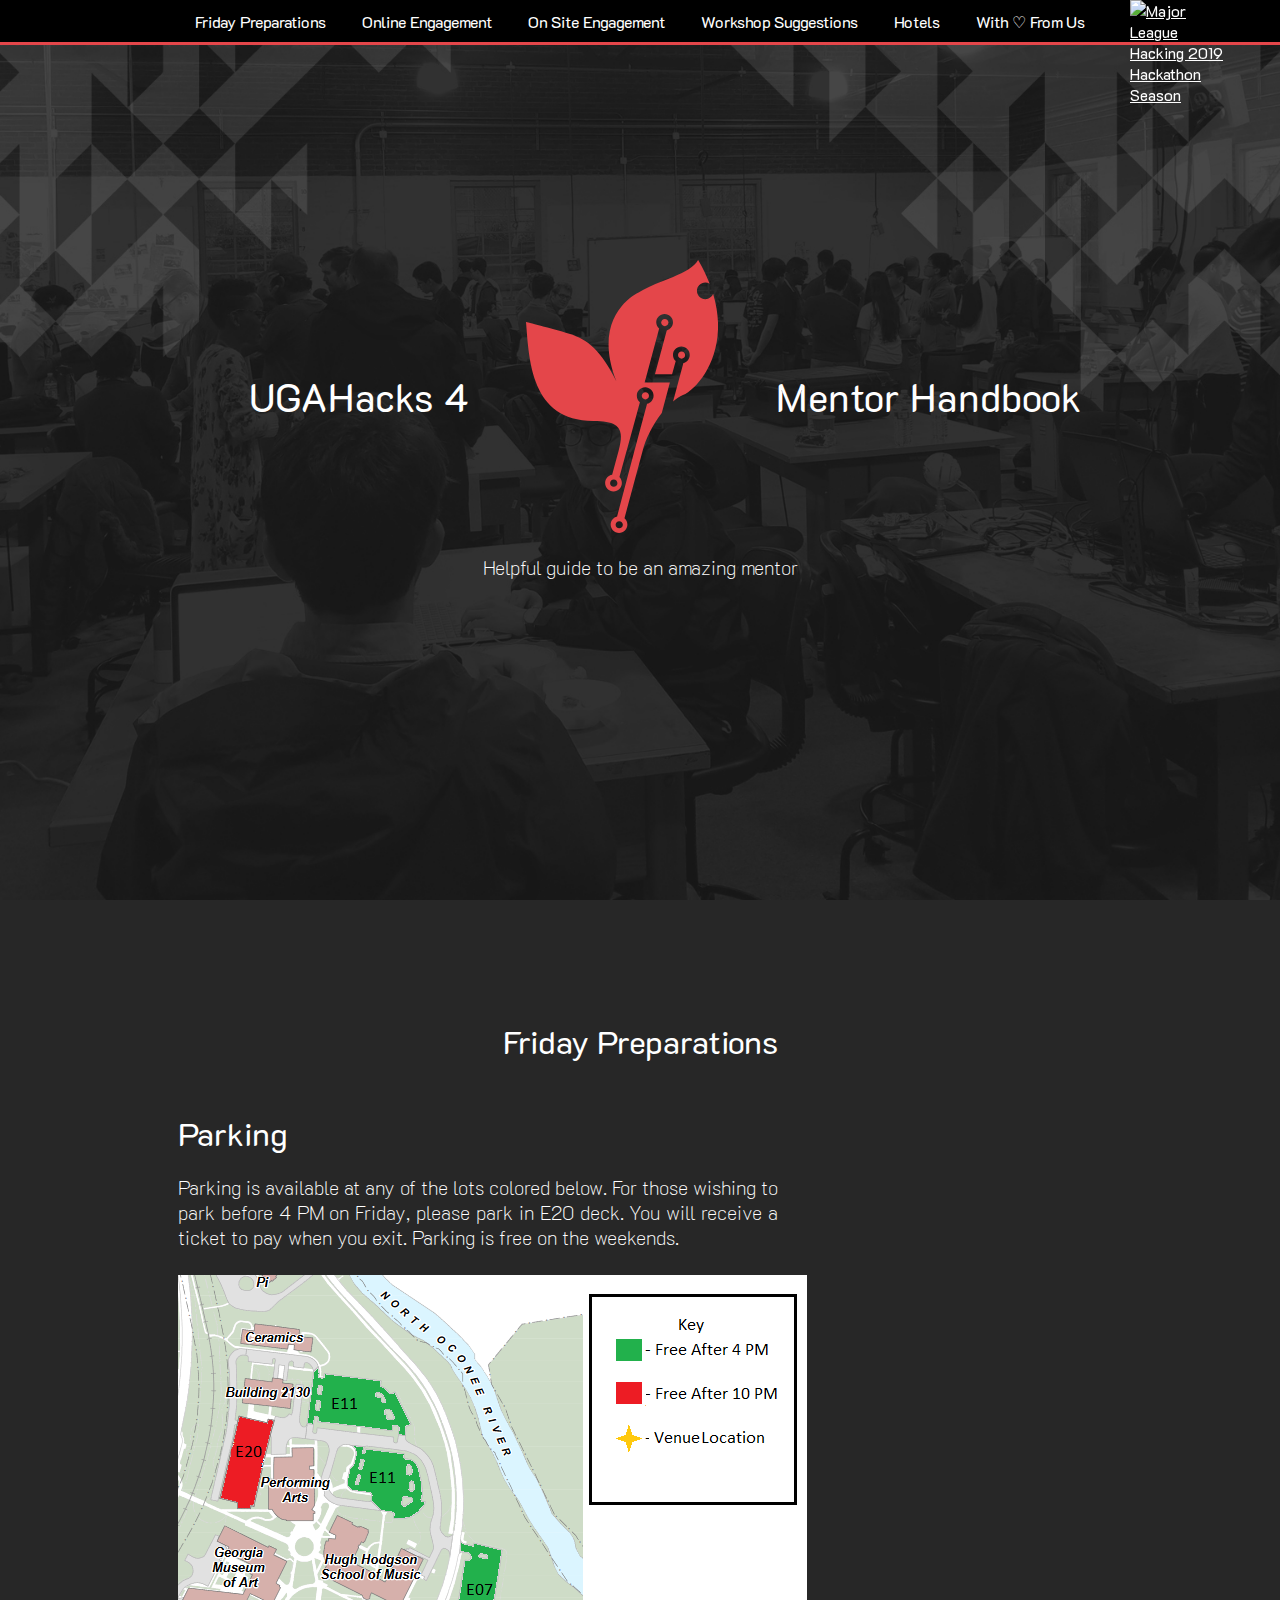
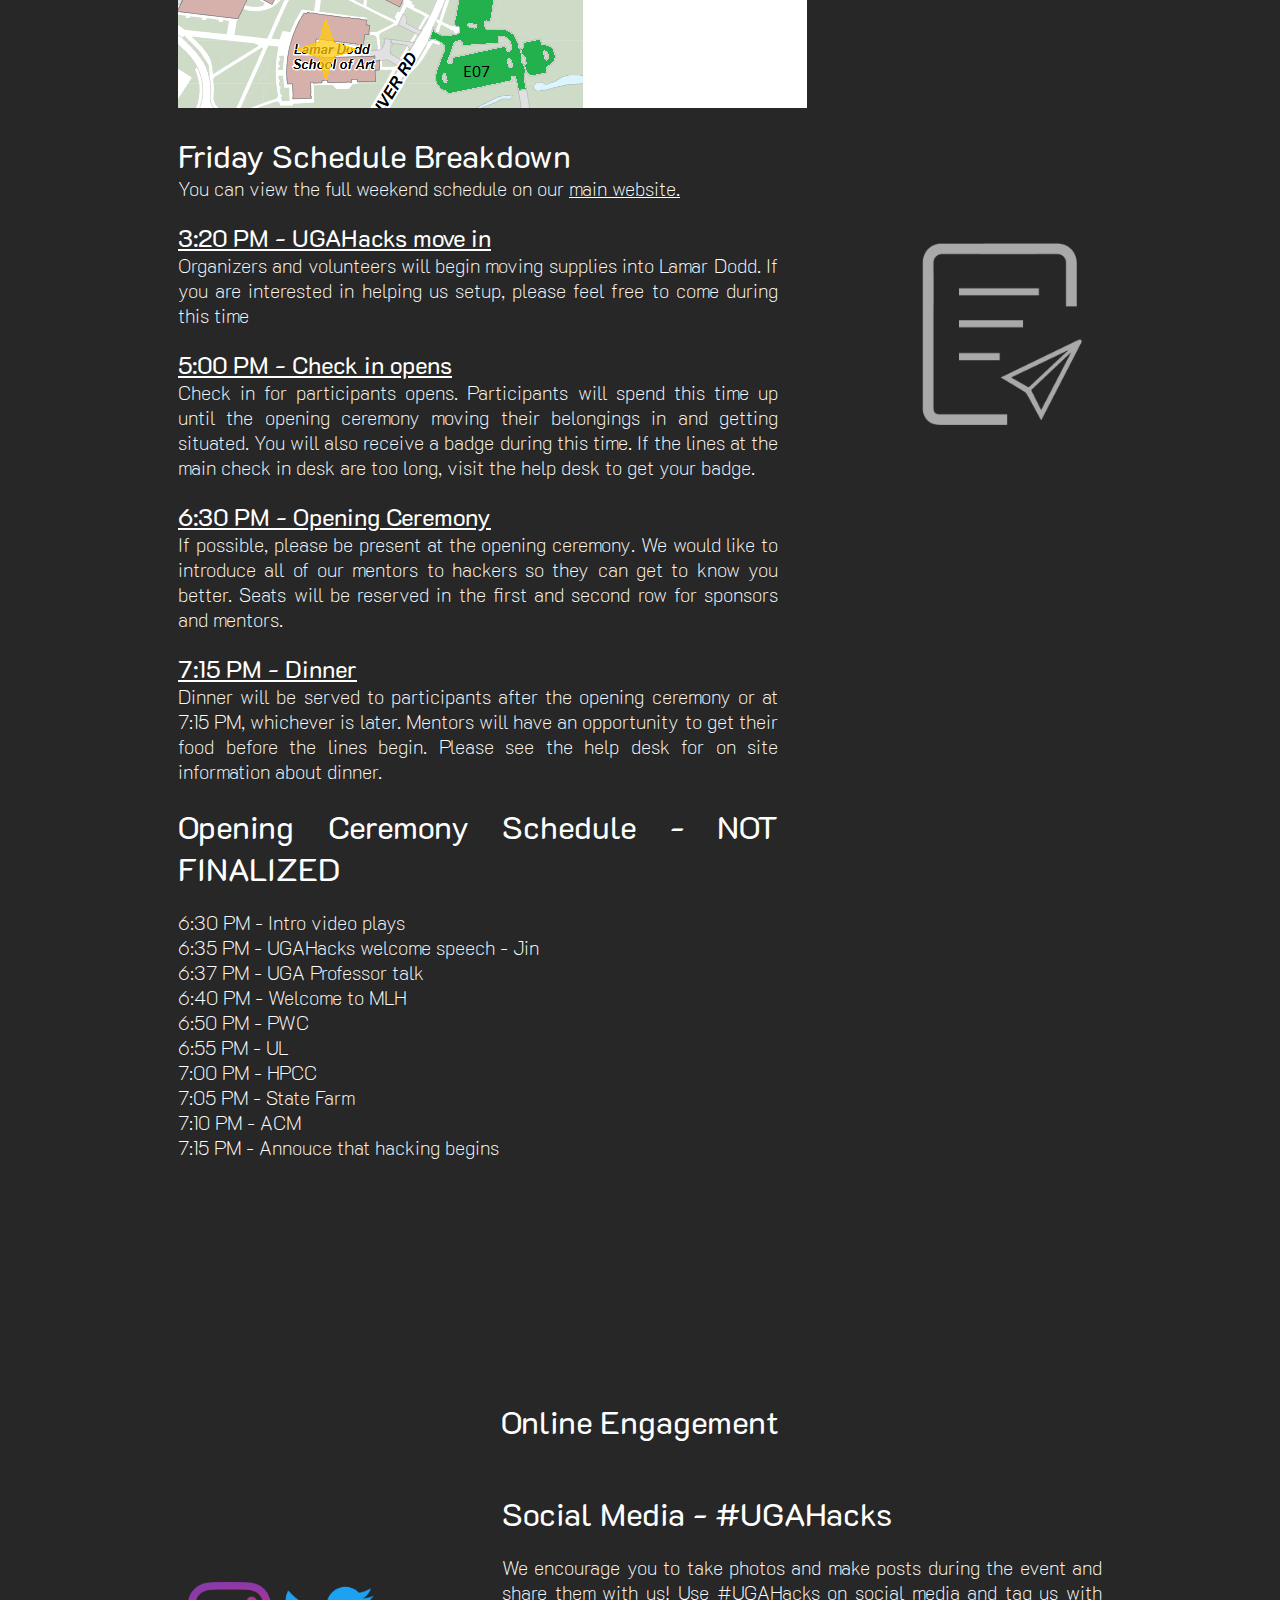
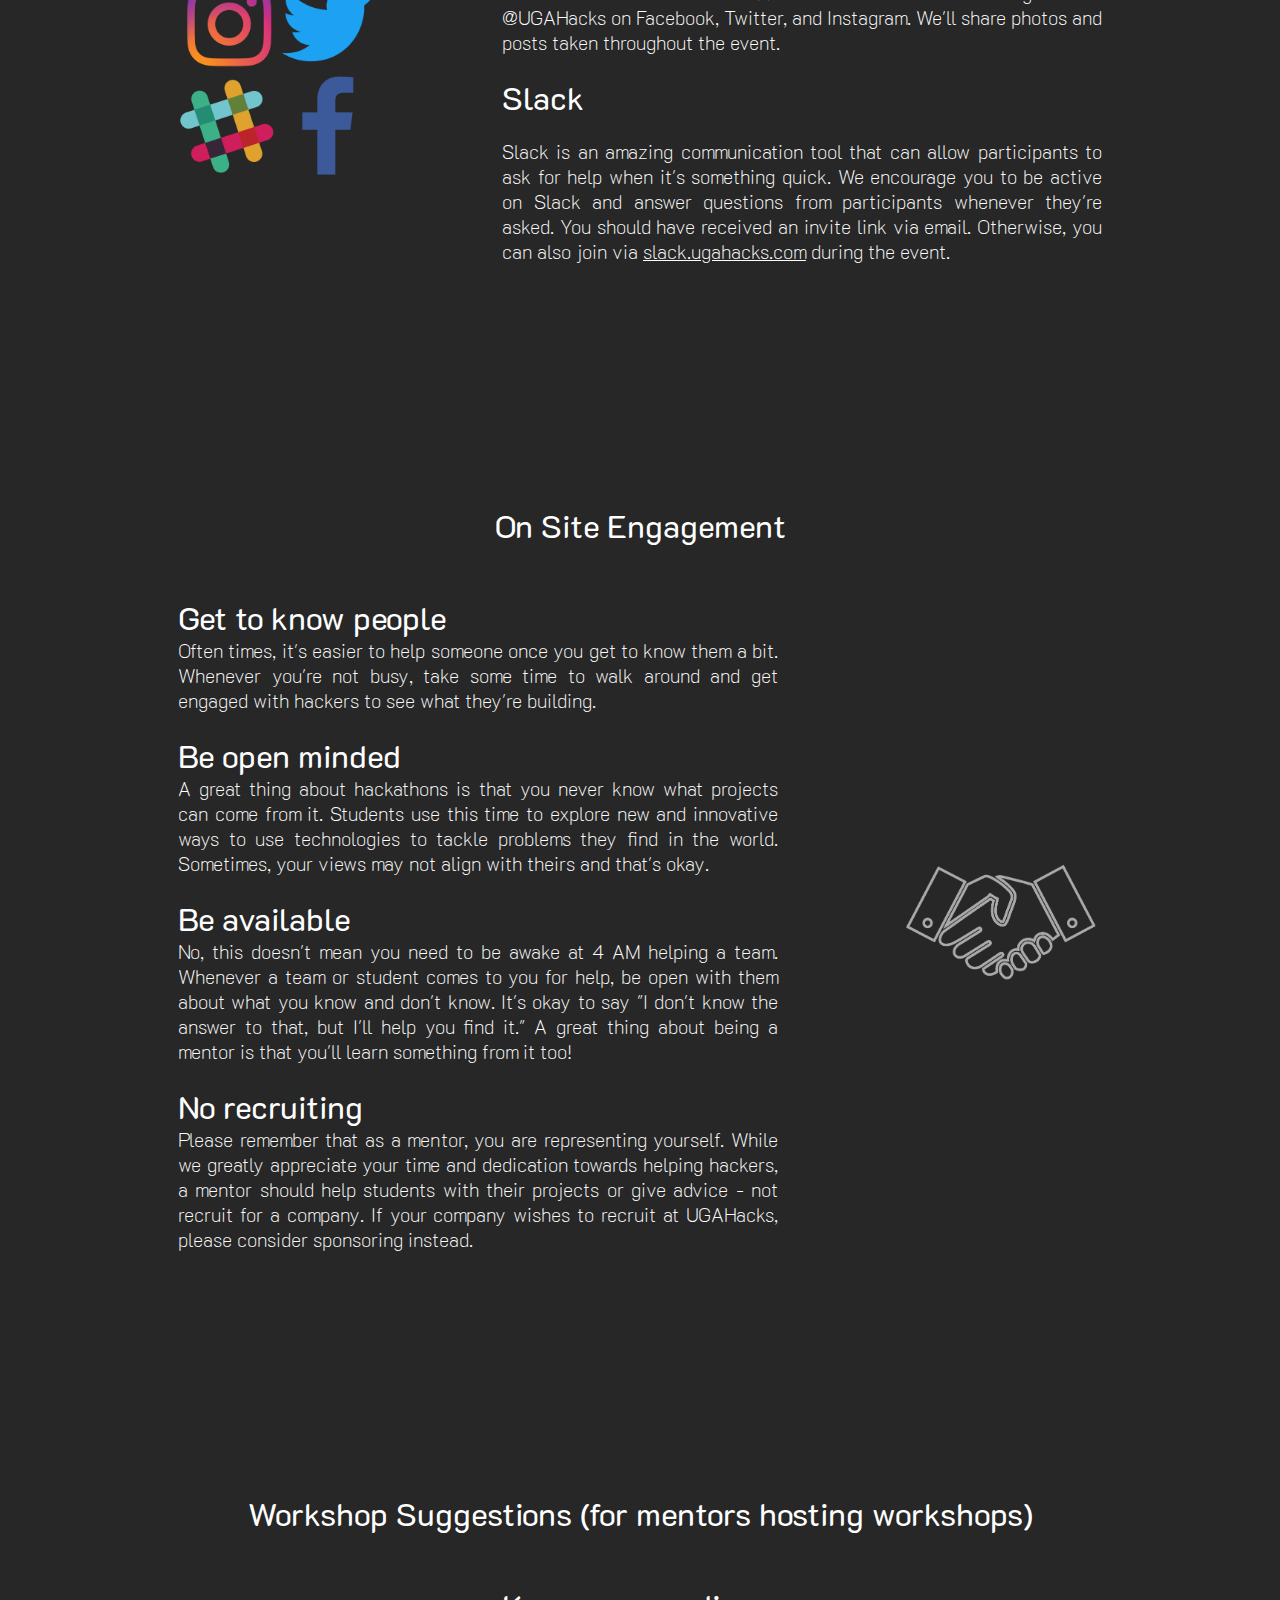
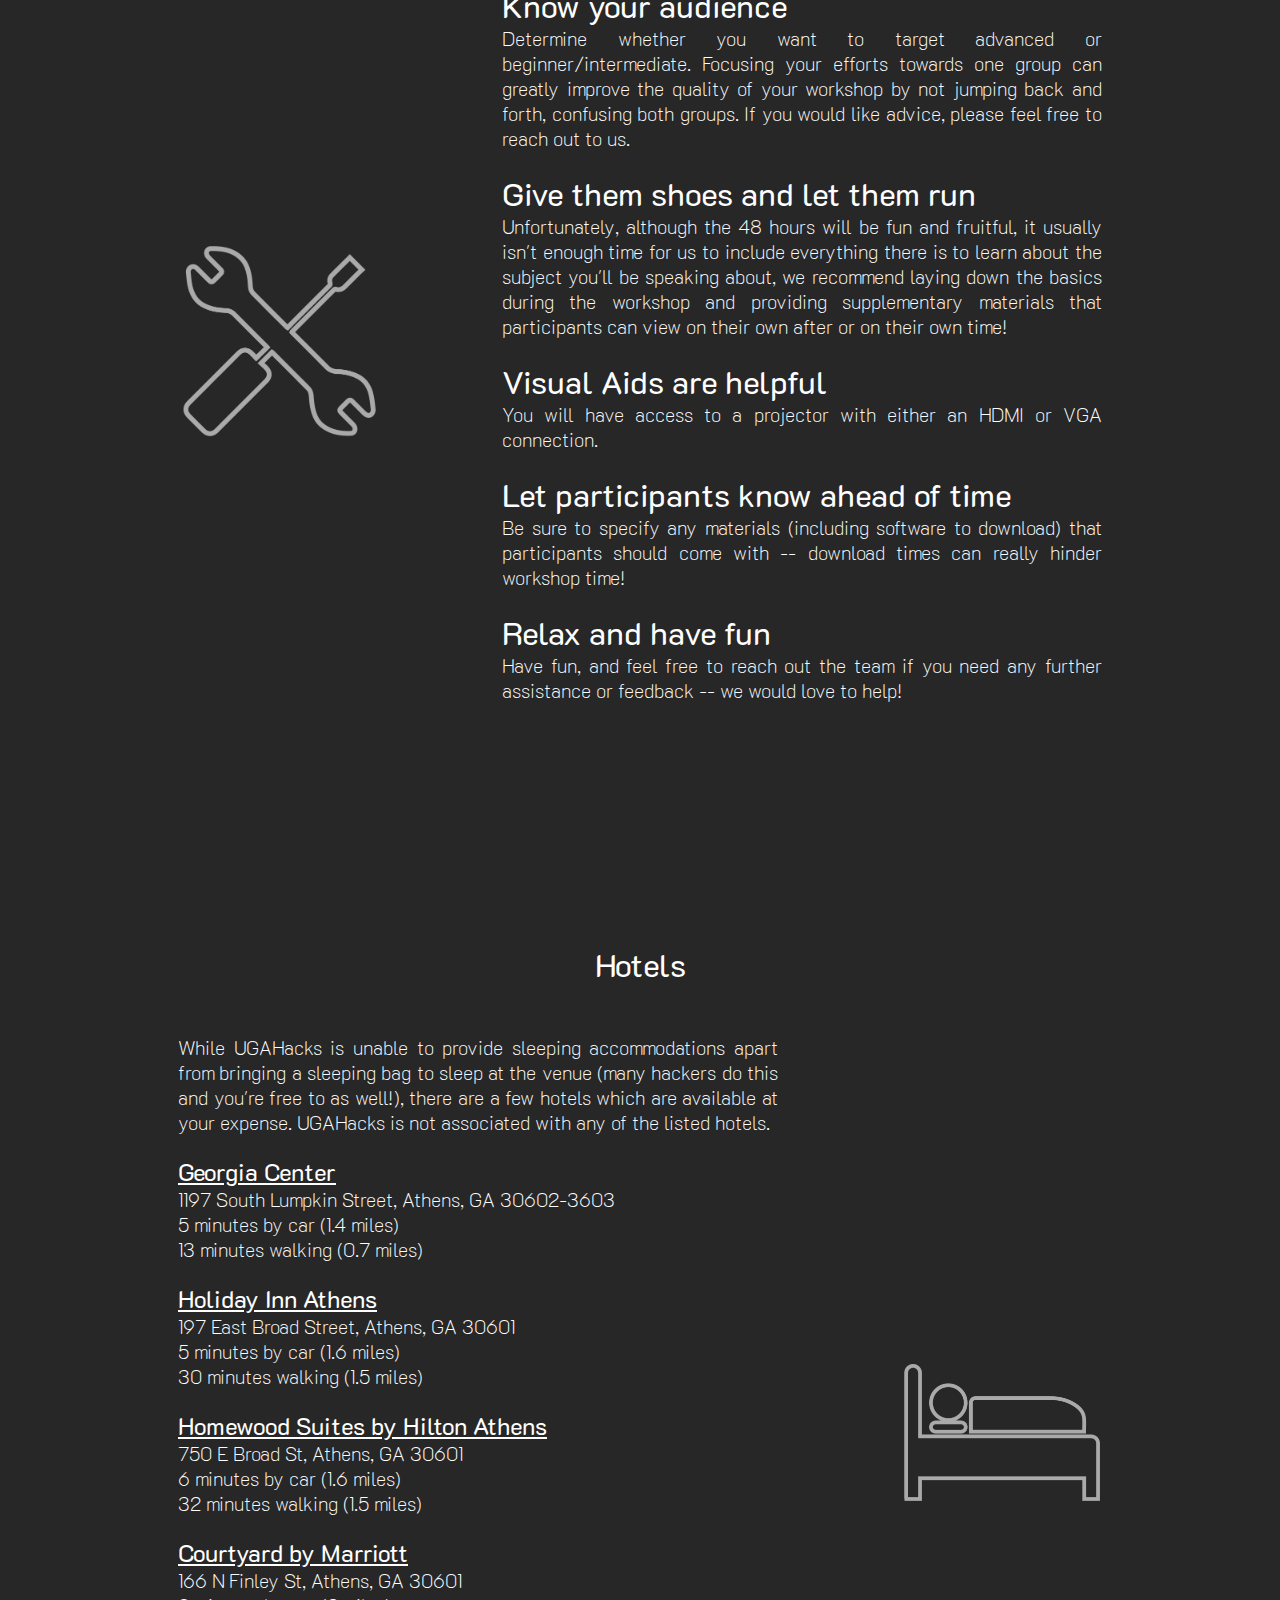
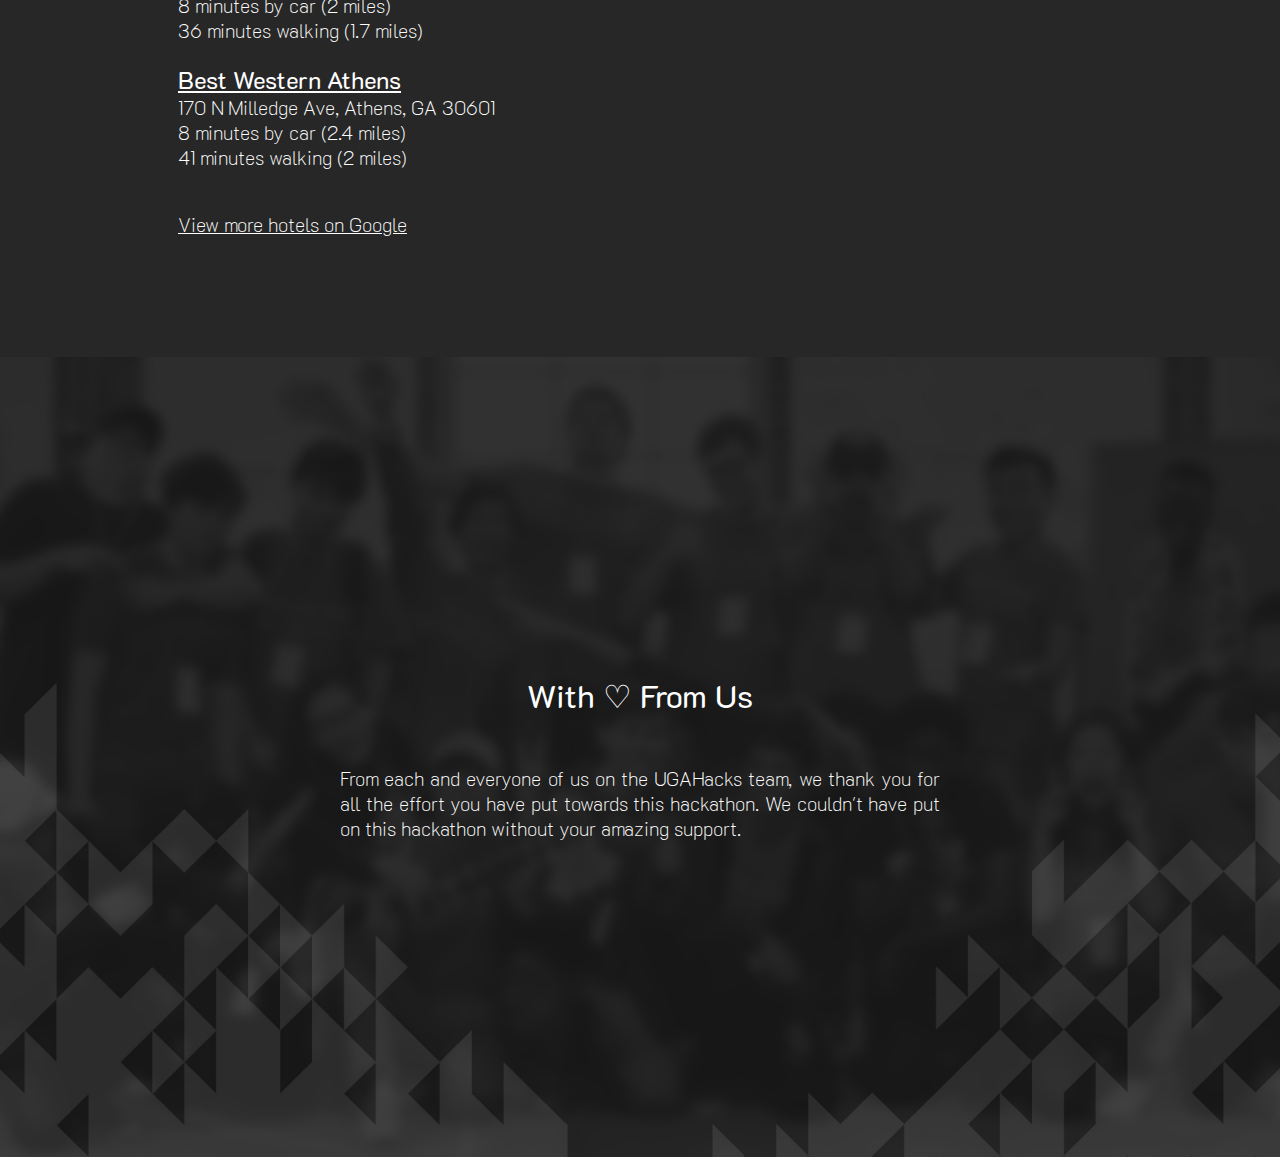
==== mentors.html @ cde7ec7f "Create mentor handbook" ====
<!DOCTYPE html>
<meta charset="utf-8" />
<html xmlns="http://www.w3.org/1999/xhtml" xmlns:fb="http://ogp.me/ns/fb#">

<head>
	<title>UGAHacks - Mentor Handbook</title>
	<link rel="stylesheet" type="text/css" href="css/style.css" />
	<link rel="apple-touch-icon" sizes="180x180" href="./img/icons/apple-touch-icon.png">
	<link rel="icon" type="image/png" sizes="32x32" href="./img/icons/favicon-32x32.png">
	<link rel="icon" type="image/png" sizes="16x16" href="./img/icons/favicon-16x16.png">
	<link rel="manifest" href="./img/icons/site.webmanifest">
	<link rel="mask-icon" href="./img/icons/safari-pinned-tab.svg" color="#eb3f3f">
	<link rel="shortcut icon" href="./img/icons/favicon.ico">
	<meta name="viewport" content="width=device-width, initial-scale=1, maximum-scale=1" />
	<meta name="theme-color" content="#000000">
	<meta name="msapplication-TileColor" content="#da532c">
	<meta name="msapplication-config" content="./img/icons/browserconfig.xml">
	<meta name="theme-color" content="#ffffff">
	<meta property="og:image" content="./img/UGAH4-BG7.jpg" />
</head>

<body>
	<a id="mlh-trust-badge" style="display:block;max-width:100px;min-width:60px;position:fixed;right:50px;top:0;width:10%;z-index:10000"
	 href="https://mlh.io/seasons/na-2019/events?utm_source=na-hackathon&utm_medium=TrustBadge&utm_campaign=2019-season&utm_content=white"
	 target="_blank"><img src="https://s3.amazonaws.com/logged-assets/trust-badge/2019/mlh-trust-badge-2019-white.svg" alt="Major League Hacking 2019 Hackathon Season"
		 style="width:100%"></a>
	<div id="navbar">
		<div>
			<a href="#friday-prep">Friday Preparations</a>
			<a href="#online">Online Engagement</a>
			<a href="#onsite">On Site Engagement</a>
		</div>
		<div>
			<a href="#workshops">Workshop Suggestions</a>
			<a href="#hotels">Hotels</a>
			<a href="#thankyou">With ♡ From Us</a>
		</div>
	</div>

	<div id="main">
		<div>
			<div>
				<h1>UGAHacks 4</h1>
				<img src="./img/logonotext.svg" />
				<h1>Mentor Handbook</h1>
				<br/>
				<br/>
				<p>Helpful guide to be an amazing mentor</p>
			</div>
		</div>
	</div>
	<div id="friday-prep">
		<div class="box">
			<div class="boxhead">
				<h1>Friday Preparations</h1>
			</div>
			<div class="boxcontent">
				<div class="boxtext">
					<h1>Parking</h1>
					<br/>
					<p>
						Parking is available at any of the lots colored below. For those 
						wishing to park before 4 PM on Friday, please park in E20 deck. You 
						will receive a ticket to pay when you exit. Parking is free on the weekends.
						<br/><br/>
						<img src="img/parking-map.png" alt="parking map" id="parking-map">
					</p>
					<br />
					<h1>Friday Schedule Breakdown</h1>
					<p>You can view the full weekend schedule on our
						<a href="https://ugahacks.com/#schedule">main website.</a></p>
					<br/>
					<h2><u>3:20 PM - UGAHacks move in</u></h2>
					<p>Organizers and volunteers will begin moving supplies into Lamar Dodd. 
					If you are interested in helping us setup, please feel free to come during
					this time</p>
					<br/>
					<h2><u>5:00 PM - Check in opens</u></h2>
					<p>Check in for participants opens. Participants will spend this 
						time up until the opening ceremony moving their belongings in and 
						getting situated. You will also receive a badge during this time. 
						If the lines at the main check in desk are too long, visit the 
						help desk to get your badge. 
					</p>
					<br/>
					<h2><u>6:30 PM - Opening Ceremony</u></h2>
					<p>If possible, please be present at the opening ceremony. We would like to
						introduce all of our mentors to hackers so they can get to know you better.
						Seats will be reserved in the first and second row for sponsors and mentors.
					</p>
					<br/>
					<h2><u>7:15 PM - Dinner</u></h2>
					<p>Dinner will be served to participants after the opening ceremony or at 
						7:15 PM, whichever is later. Mentors will have an opportunity to get 
						their food before the lines begin. Please see the help desk for
						on site information about dinner.
					</p>
					<br/>
					<h1>Opening Ceremony Schedule - NOT FINALIZED</h1>
					<br/>
					<p>6:30 PM - Intro video plays</p>
					<p>6:35 PM - UGAHacks welcome speech - Jin</p>
					<p>6:37 PM - UGA Professor talk 
					<p>6:40 PM - Welcome to MLH</p>
					<p>6:50 PM - PWC</p>
					<p>6:55 PM - UL</p>
					<p>7:00 PM - HPCC</p>
					<p>7:05 PM - State Farm</p>
					<p>7:10 PM - ACM</p>
					<p>7:15 PM - Annouce that hacking begins</p>
				</div>
				<div class="decor">
					<img src="img/prep.png" />
				</div>
			</div>
		</div>
	</div>
	<div id="online">
		<div class="box">
			<div class="boxhead">
				<h1>Online Engagement</h1>
			</div>
			<div class="boxcontent">
				<div class="decor">
					<img src="img/social-media.png" />
				</div>
				<div class="boxtext">
					<h1>Social Media - #UGAHacks</h1>
					<br />
					<p>
						We encourage you to take photos and make posts during the event and 
						share them with us! Use #UGAHacks on social media and tag us with 
						@UGAHacks on Facebook, Twitter, and Instagram. We'll share photos and 
						posts taken throughout the event.
					</p>
					<br />
					<h1>Slack</h1>
					<br/>
					<p>
						Slack is an amazing communication tool that can allow participants to 
						ask for help when it's something quick. We encourage you to be active on
						Slack and answer questions from participants whenever they're asked. You 
						should have received an invite link via email. Otherwise, you can also join via
						<a href="http://slack.ugahacks.com">slack.ugahacks.com</a> during the event.
					</p>
				</div>
			</div>
		</div>
	</div>
	<div id="onsite">
<div class="box">
			<div class="boxhead">
				<h1>On Site Engagement</h1>
			</div>
			<div class="boxcontent">
				<div class="boxtext">
					<h1>Get to know people</h1>
					<p>
						Often times, it's easier to help someone once you get to know them a bit.
						Whenever you're not busy, take some time to walk around and get engaged with
						hackers to see what they're building. 
					</p>
					<br/>
					<h1>Be open minded</h1>
					<p>
						A great thing about hackathons is that you never know what projects can come 
						from it. Students use this time to explore new and innovative ways to use
						technologies to tackle problems they find in the world. Sometimes, your views
						may not align with theirs and that's okay. 
					</p>
					<br/>
					<h1>Be available</h1>
					<p>
						No, this doesn't mean you need to be awake at 4 AM helping a team. Whenever a team
						or student comes to you for help, be open with them about what you know and don't 
						know. It's okay to say "I don't know the answer to that, but I'll help you find it."
						A great thing about being a mentor is that you'll learn something from it too!
					</p>
					<br/>
					<h1>No recruiting</h1>
					<p>
						Please remember that as a mentor, you are representing yourself. While we greatly 
						appreciate your time and dedication towards helping hackers, a mentor should help
						students with their projects or give advice - not recruit for a company. If your
						company wishes to recruit at UGAHacks, please consider sponsoring instead. 
					</p>
				</div>
				<div class="decor">
					<img src="img/handshake.png" />
				</div>
			</div>
		</div>
	</div>
	<div id="workshops">
		<div class="box">
			<div class="boxhead">
				<h1>Workshop Suggestions (for mentors hosting workshops)</h1>
			</div>
			<div class="boxcontent">
				<div class="decor">
					<img src="img/workshop.png" />
				</div>
				<div class="boxtext">
					<h1>Know your audience</h1>
					<p>Determine whether you want to target advanced or beginner/intermediate. 
						Focusing your efforts towards one group can greatly improve the quality
						of your workshop by not jumping back and forth, confusing both groups.
						If you would like advice, please feel free to reach out to us.
					</p>
					<br/>
					<h1>Give them shoes and let them run</h1>
					<p>Unfortunately, although the 48 hours will be fun and fruitful, it usually 
						isn't enough time for us to include everything there is to learn about 
						the subject you'll be speaking about, we recommend laying down the basics 
						during the workshop and providing supplementary materials that participants
						can view on their own after or on their own time!
					</p>
					<br/>
					<h1>Visual Aids are helpful</h1>
					<p>You will have access to a projector with either an HDMI or VGA connection.</p>
					<br/>
					<h1>Let participants know ahead of time</h1>
					<p>Be sure to specify any materials (including software to download) that 
						participants should come with -- download times can really hinder workshop time! 
					</p>
					<br/>
					<h1>Relax and have fun</h1>
					<p>Have fun, and feel free to reach out the team if you need any further assistance or 
						feedback -- we would love to help!
					</p>
				</div>
			</div>
		</div>
	</div>
	<div id="hotels">
		<div class="box">
			<div class="boxhead">
				<h1>Hotels</h1>
			</div>
			<div class="boxcontent">
				<div class="boxtext">
					<p>
						While UGAHacks is unable to provide sleeping accommodations apart from bringing a sleeping bag
						to sleep at the venue (many hackers do this and you're free to as well!), there are a few hotels 
						which are available at your expense. UGAHacks is not associated with any of the listed hotels. 
					</p>
					<br/>
					<h2><a href="https://www.hotel.uga.edu" target="_blank">Georgia Center</a></h2>
					<p>1197 South Lumpkin Street, Athens, GA 30602-3603</p>
					<p>5 minutes by car (1.4 miles)</p>
					<p>13 minutes walking (0.7 miles)</p>
					<br/>
					<h2><a href="https://www.ihg.com/holidayinn/hotels/us/en/athens/ahnga/hoteldetail" target="_blank">Holiday Inn Athens</a></h2>
					<p>197 East Broad Street, Athens, GA 30601</p> 
					<p>5 minutes by car (1.6 miles)</p>
					<p>30 minutes walking (1.5 miles)</p>
					<br/>
					<h2><a href="https://homewoodsuites3.hilton.com/en/hotels/georgia/homewood-suites-by-hilton-athens-AHNATHW/index.html?SEO_id=GMB-HW-AHNATHW" target="_blank">Homewood Suites by Hilton Athens</a></h2>
					<p>750 E Broad St, Athens, GA 30601</p>
					<p>6 minutes by car (1.6 miles)</p>
					<p>32 minutes walking (1.5 miles)</p>
					<br/>
					<h2><a href="https://www.marriott.com/hotels/travel/ahncy-courtyard-athens-downtown/?scid=bb1a189a-fec3-4d19-a255-54ba596febe2" target="_blank">Courtyard by Marriott</a></h2>
					<p>166 N Finley St, Athens, GA 30601</p>
					<p>8 minutes by car (2 miles)</p>
					<p>36 minutes walking (1.7 miles)</p>
					<br/>
					<h2><a href="https://www.bestwestern.com/en_US/book/hotel-rooms.11045.html?iata=00171890&ssob=BLBWI0003G&cid=BLBWI0003G:google:gmb:11045" target="_blank">Best Western Athens</a></h2>
					<p>170 N Milledge Ave, Athens, GA 30601</p>
					<p>8 minutes by car (2.4 miles)</p>
					<p>41 minutes walking (2 miles)</p>
					<br/>
					<br/>
					<p><a href="https://www.google.com/travel/hotels/Athens?ap=[base64]&g2lb=4208993%2C4209588%2C4223281%2C4225814%2C4207631%2C4220469%2C4226113&hl=en&gl=us&un=0&q=hotels%20in%20athens%2C%20ga&rp=OAFAAA&ictx=1&sa=X&ved=0ahUKEwiGk8-2zunfAhXDl-AKHRGEBT0QtgMIqwE&hrf=[base64]&tcfs=Ei0KCS9tLzAxOWs2bhIGQXRoZW5zGhgKCjIwMTktMDItMDESCjIwMTktMDItMDMYASIYCgoyMDE5LTAyLTAxEgoyMDE5LTAyLTAzUgA" target="_blank">View more hotels on Google</a></p>
				</div>
				<div class="decor">
					<img src="img/sleep.png" />
				</div>
			</div>
		</div>
	</div>

	<div id="thankyou">
		<div class="box">
			<div class="boxhead">
				<h1>With ♡ From Us</h1>
			</div>
			<div class="boxcontent">
				<div class="boxtext">
					<p>
						From each and everyone of us on the UGAHacks team, we thank you
						for all the effort you have put towards this hackathon.
						We couldn't have put on this hackathon without your amazing support.
				</div>
			</div>
		</div>
	</div>

	<script src="js/smooth-scroll.min.js"></script>
	<script>
		var scroll = new SmoothScroll('a[href*="#"]', {
			speed: 800,
			offset: 40
		});
	</script>
</body>

</html>
---- css/style.css ----
@import url("https://fonts.googleapis.com/css?family=K2D");

/* Elements */

* {
    margin: 0;
    padding: 0;
    background-repeat: no-repeat;
    background-size: cover;
    background-position: top center;
    background-attachment: fixed;
}

body {
    background-color: #272727;
    font-family: "K2D", "Helvetica Neue", "Helvetica", "Arial", sans-serif;
    color: white;
}

body > div:nth-of-type(n + 2) {
    min-height: calc(50vh - 20px);
    display: flex;
    align-items: center;
    justify-content: center;
}

p {
    font-size: 1.2em;
    font-weight: lighter;
}

a {
    color: #fff;
    transition: 0.5s all;
}

a:hover {
    color: #e4464a;
}

h1,
h2,
h3 {
    font-weight: normal;
}

h4 {
    font-size: 2em;
    letter-spacing: 5px;
    font-weight: lighter;
}

h5 {
    font-size: 3em;
    font-weight: lighter;
}

h6 {
    font-size: 1.5em;
    font-weight: lighter;
}

/* Classes */

.box {
    margin: 120px 0;
}

.boxhead {
    text-align: center;
}

.boxcontent {
    text-align: center;
}

.boxcontent > div {
    padding: 50px 60px 0 60px;
    display: inline-block;
    vertical-align: middle;
}

.boxtext {
    text-align: justify;
    max-width: 600px;
}

.decor img {
    max-width: 200px;
    max-height: 300px;
}

.btn {
    border: 2px solid #e4464a;
    border-radius: 5px;
    padding: 10px 30px;
    margin: 5px;
    font-size: 1.2em;
    text-align: center;
    color: white;
    text-decoration: none;
}

.btn:hover {
    background: #e4464a;
    color: #fff;
}

/* IDs */

/* Navbar */

#navbar {
    z-index: 1;
    width: 100%;
    min-height: 40px;
    position: fixed;
    top: 0;
    text-align: center;
    line-height: 40px;
    border-bottom: 3px solid #e4464a;
    background-color: black;
}

#navbar > * {
    display: inline-block;
}

#navbar > div:first-child {
    padding-left: 2em;
}

#navbar > div > * {
    vertical-align: middle;
    padding-right: 2em;
}

#navbar a {
    color: white;
    text-decoration: none;
}

#navbar a:hover {
    color: #e4464a;
}

/* .active-nav {
  border-bottom: 3px solid #e4464a; 
} */

#main {
    margin-top: 40px;
    text-align: center;
    background-image: url("../img/UGAH4-BG1.jpg");
    height: calc(100vh - 40px);
}

#main > div {
    width: 100%;
    align-items: center;
    margin: auto;
}

#main > div > div {
    margin-top: -100px;
}

#main > div > div > *:nth-child(1) {
    margin-left: 7vw;
}

#main > div > div > * {
    margin: 0 1em;
    display: inline-block;
    vertical-align: middle;
}

#main img {
    min-width: 150px;
    width: 15%;
    max-width: 250px;
}

#main h1 {
    font-size: 3vw;
}

#main .btn {
    position: absolute;
    bottom: 15%;
    left: 0%;
    right: 0%;
    max-width: 120px;
    margin: 0 auto;
}

#about, #friday-prep {
    background-image: url("../img/UGAH4-BG2.jpg");
}

#challenges, #online {
    background-image: url("../img/UGAH4-BG3.jpg");
}

#schedule, #onsite {
    background-image: url("../img/UGAH4-BG4.jpg");
}

#schedule tr {
    line-height: 2em;
}

#schedule tr > td:nth-of-type(1) {
    text-align: right;
    padding-right: 50px;
}

/* adding Timeline - like UGAHACKS3*/
.timeline-line {
    margin: auto 0;
    flex: initial; /*setting height and width*/
    width: 100%; /*change width? Does this make it look more elegant? How can I change its width to match mobile?*/
    border-top: 3px solid #93c611;
}

.timeline-box {
    display: block;
    width: 100%; /*change to %?*/
    margin: 0 auto;
    align-content: center;
}

#timeline {
    width: 100%;
    display: flex;
    align-content: center;
    text-align: center;
    padding-top: 50px;
}

hr {
    /*line break - can be used as timeline. svg? Annoying*/
    flex: auto;
    display: block;
    height: 3px;
    margin: auto 0 auto 20px;
    border: 0;
    border-top: 3px solid #93c611;
}

/*h4 -for month
h5 - for date
h6 - for subject*/
/*End of adding Timeline - like UGAHACKS3*/

#registration, #workshops {
    background-image: url("../img/UGAH4-BG5.jpg");
}

#faq, #hotels {
    background-image: url("../img/UGAH4-BG6.jpg");
}

#faq h3 {
    margin-top: 1em;
    font-weight: bold;
}

#thankyou {
    background: url("../img/UGAH4-BG7-black.jpg");
    min-height: 60vh;
    background-size: cover;
    min-height: 800px;
    background-position: top center;
}

#sponsors {
    background: linear-gradient(
            to bottom,
            rgba(40, 40, 40, 1) 0%,
            rgba(20, 20, 20, 0.4) 20%,
            rgba(0, 0, 0, 0) 30%
        ),
        url("../img/UGAH4-BG7.jpg");
    min-height: 60vh;
    background-size: cover;
    min-height: 800px;
    background-position: top center;
}

#sponsors h2 {
    font-weight: bold;
}

#sponsors a h2 {
    font-weight: normal;
}

.sponsorlogos {
    align-items: center;
    display: flex;
    margin-top: 2em;
    justify-content: center;
    justify-content: space-evenly;
}

.sponsorlogos img {
    max-width: 120px;
}

.partnerlogos {
    display: flex;
    margin-top: 0.5em;
    justify-content: center;
    justify-content: space-evenly;
}
.partnerlogos img {
    max-height: 60px;
}

@media (max-width: 768px), (orientation: portrait) {
    html {
        font-size: 80%;
    }
    .btn {
        font-size: 1em;
    }
    .box {
        margin: 80px 0;
    }

    .boxcontent > div {
        padding: 30px 20px 0 20px;
    }
    .decor {
        width: calc(100% - 100px);
    }
    .decor img {
        max-width: 150px;
        max-height: 150px;
    }
    #schedule #boxtext {
        padding: 0 !important;
    }
    #timeline {
        font-size: 80%;
    }
    #navbar {
        display: none;
    }
    #main {
        margin-top: 0;
    }
    #main > div > div > * {
        margin: 1em auto;
        display: block;
    }
    #main > div > div > *:nth-child(1) {
        margin-left: 0;
    }
    #main h1 {
        font-size: 2em;
    }
    #main .btn {
        bottom: 12%;
    }
    #ulred,
    #pwcready {
        max-width: 100px;
        max-height: 100px;
    }
    #parking-map {
        max-height:35vh;
    }
}
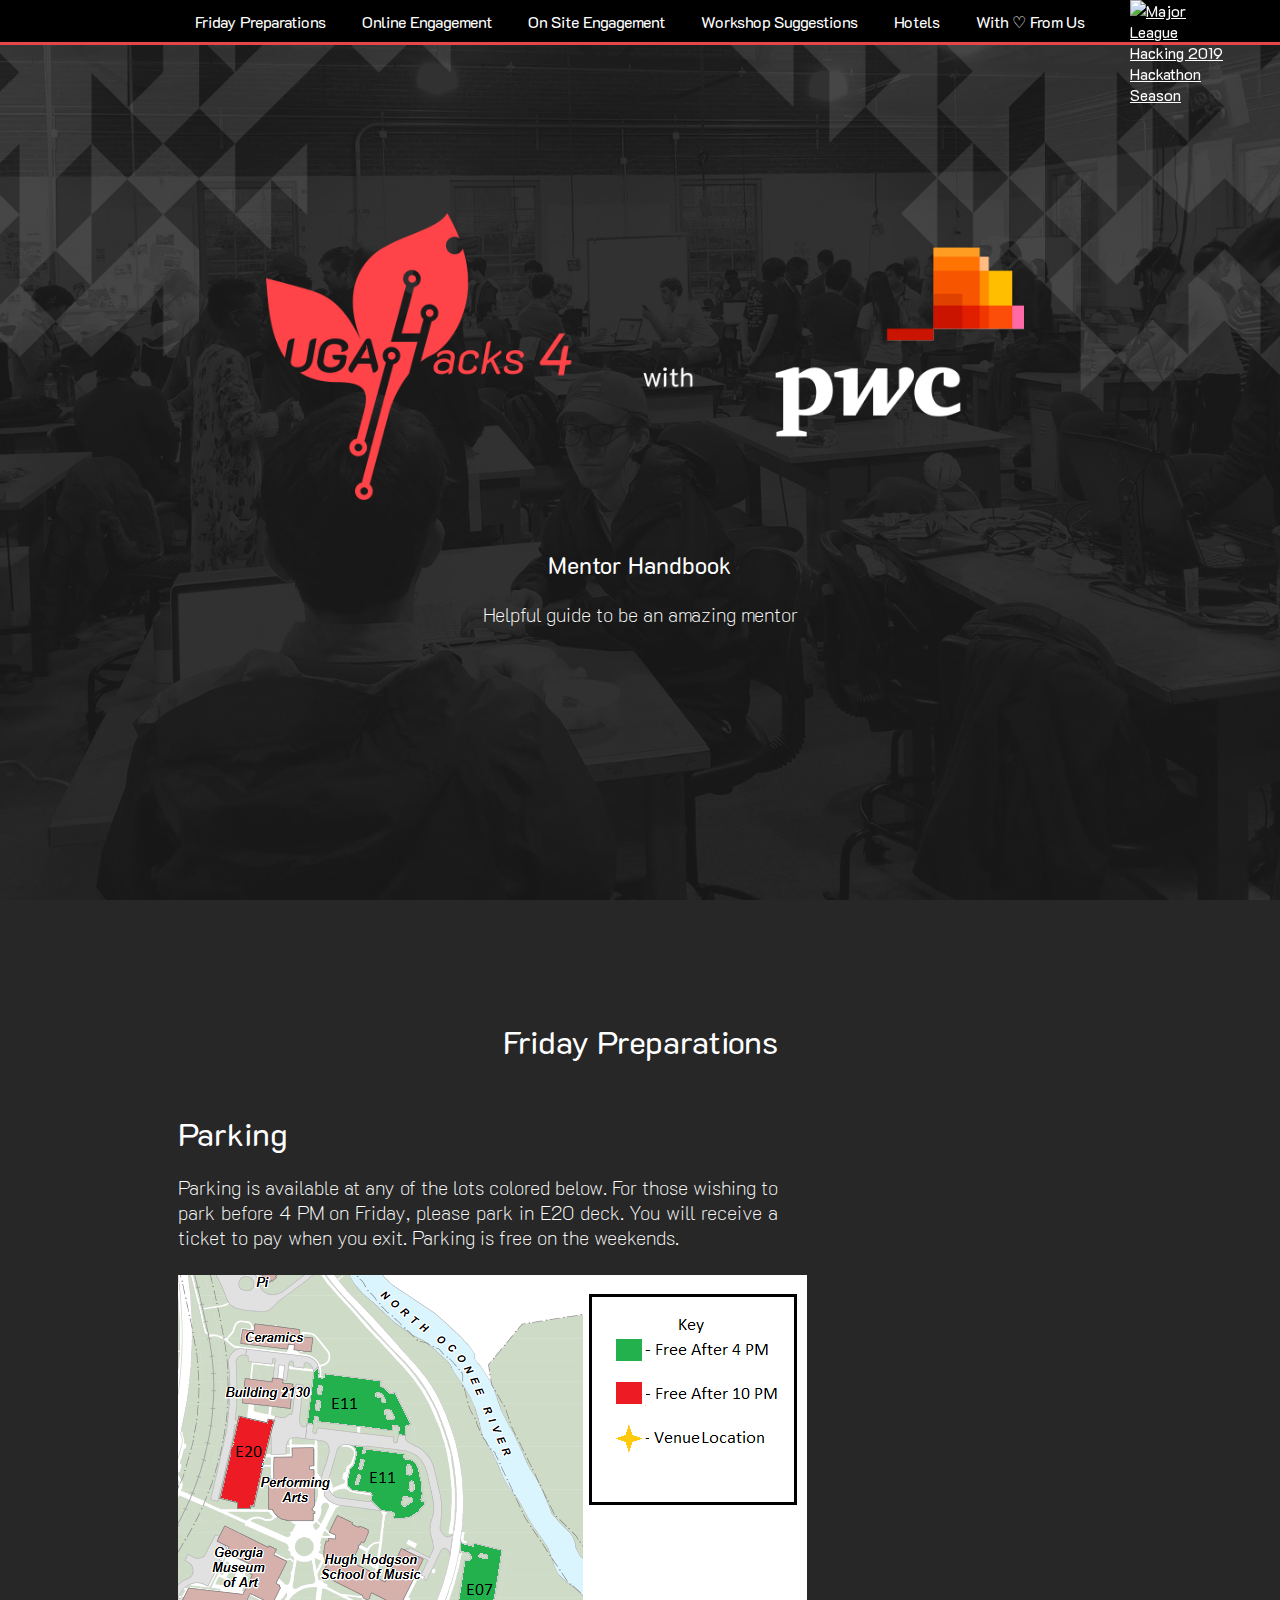
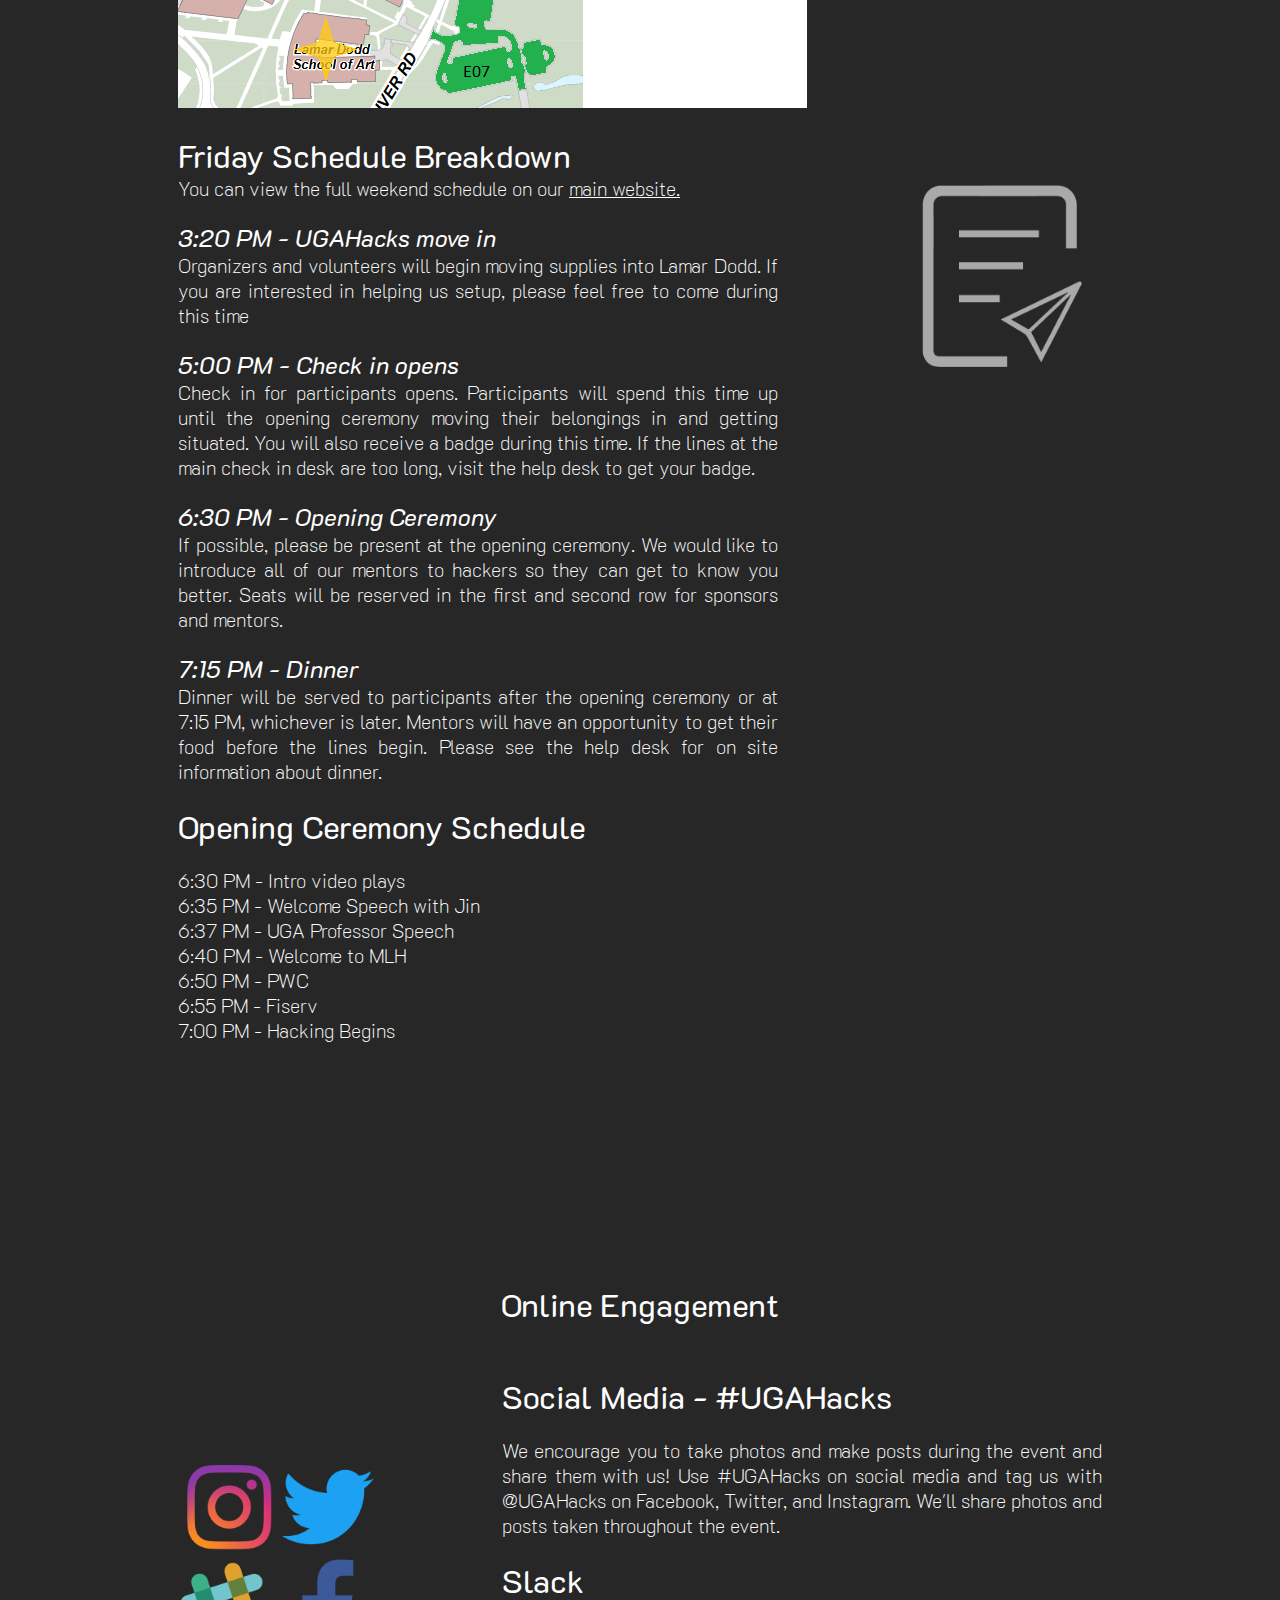
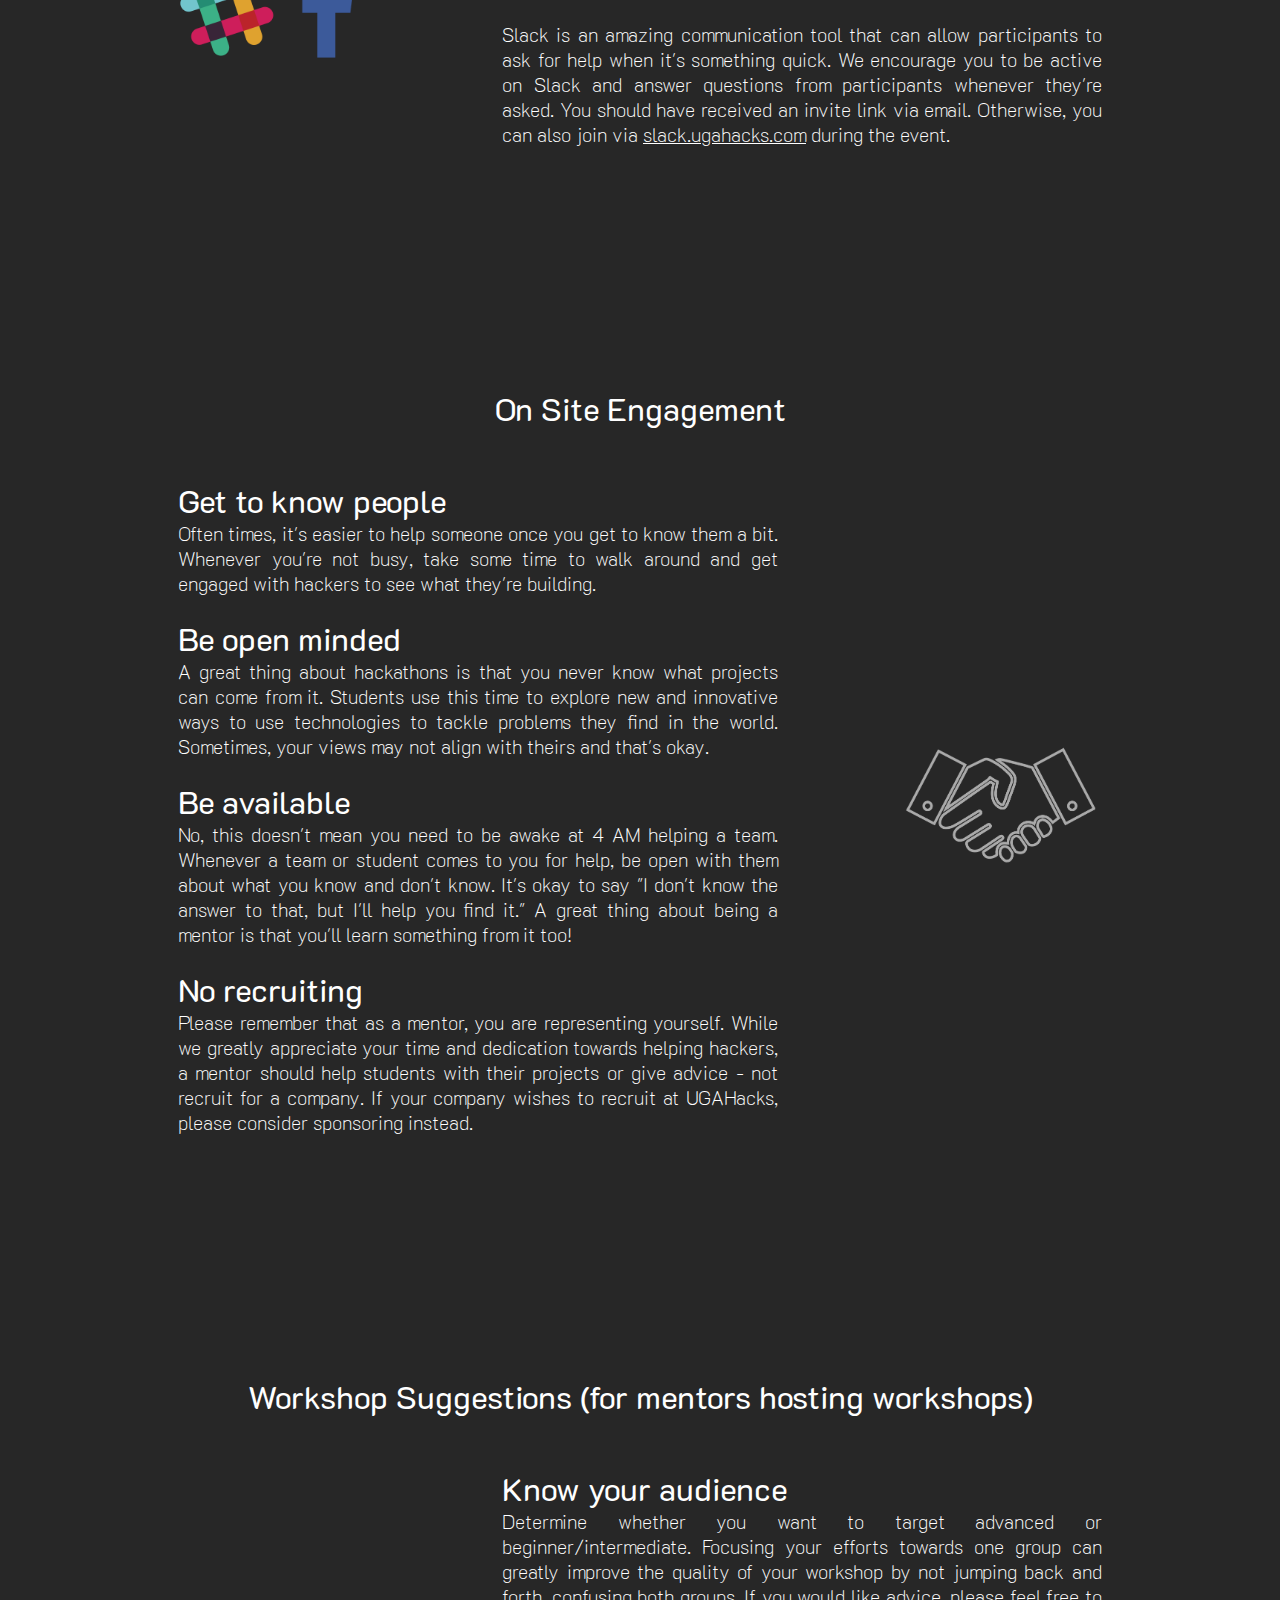
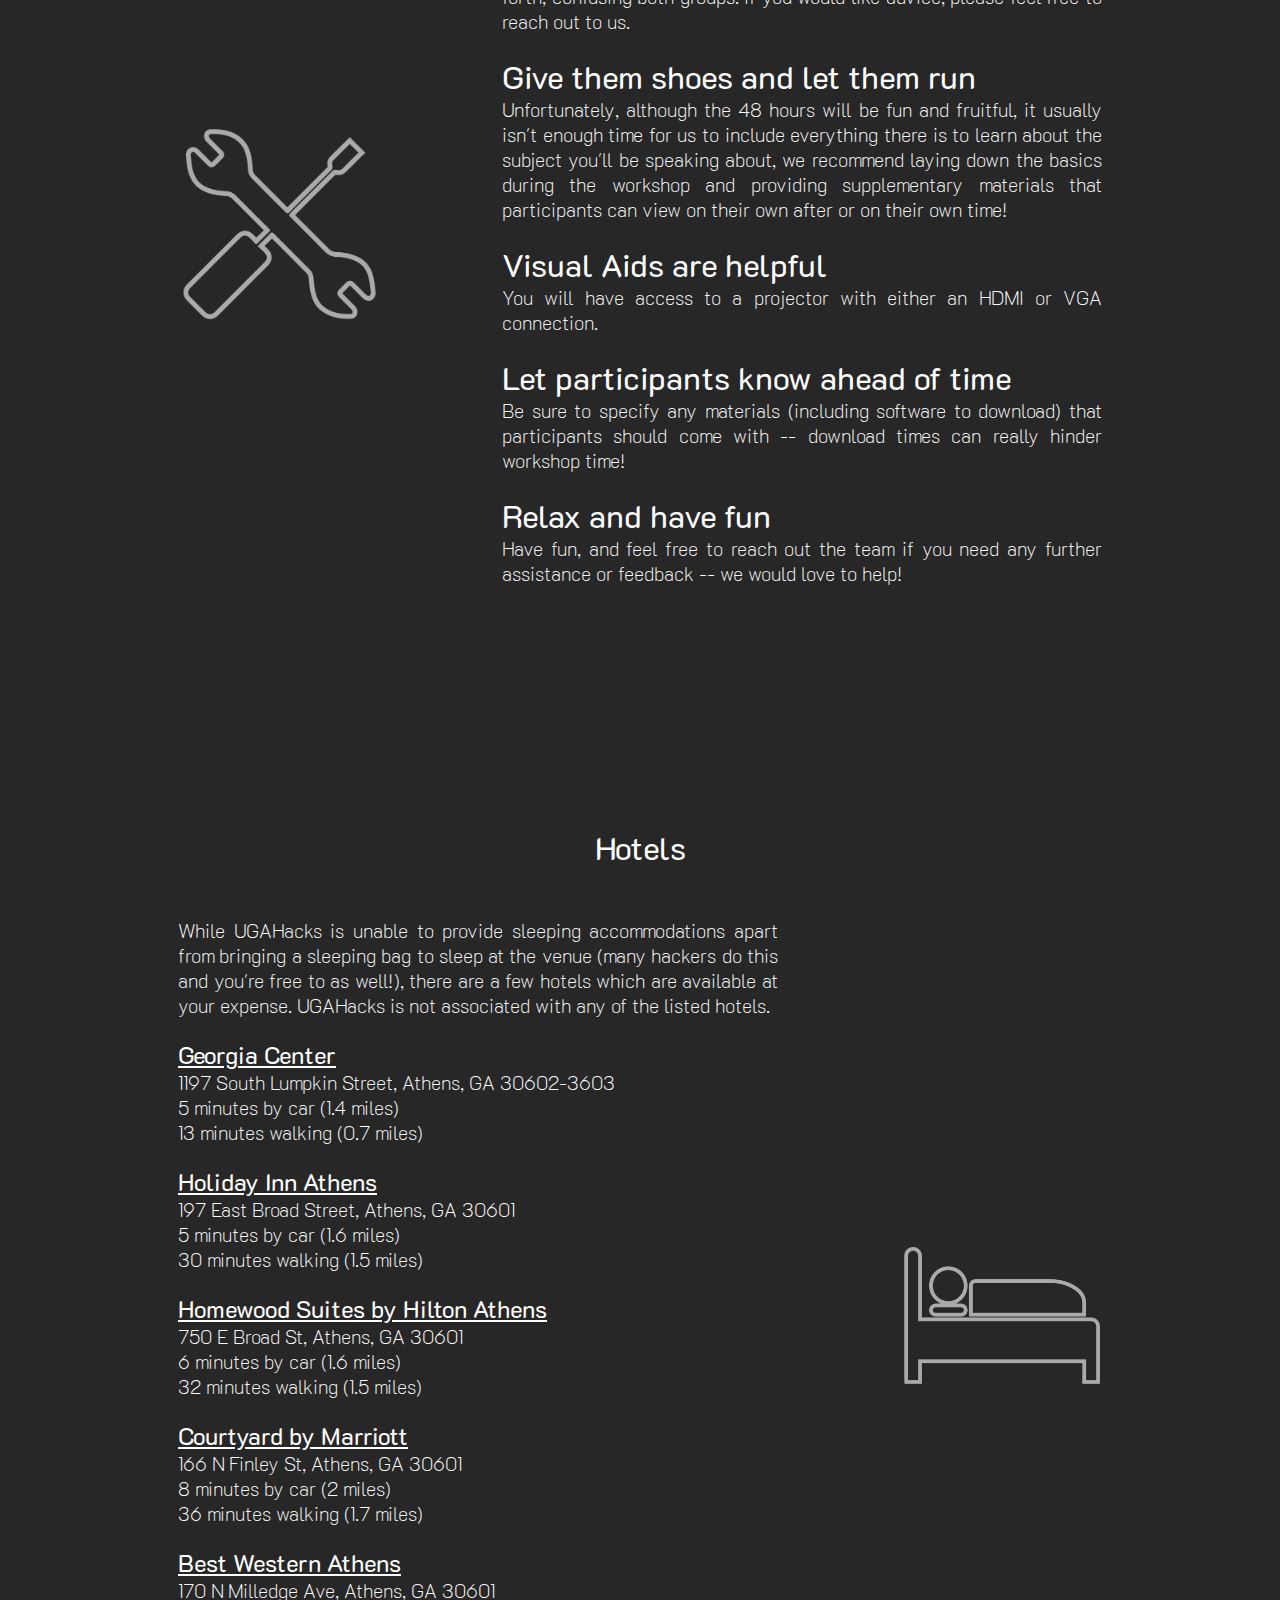
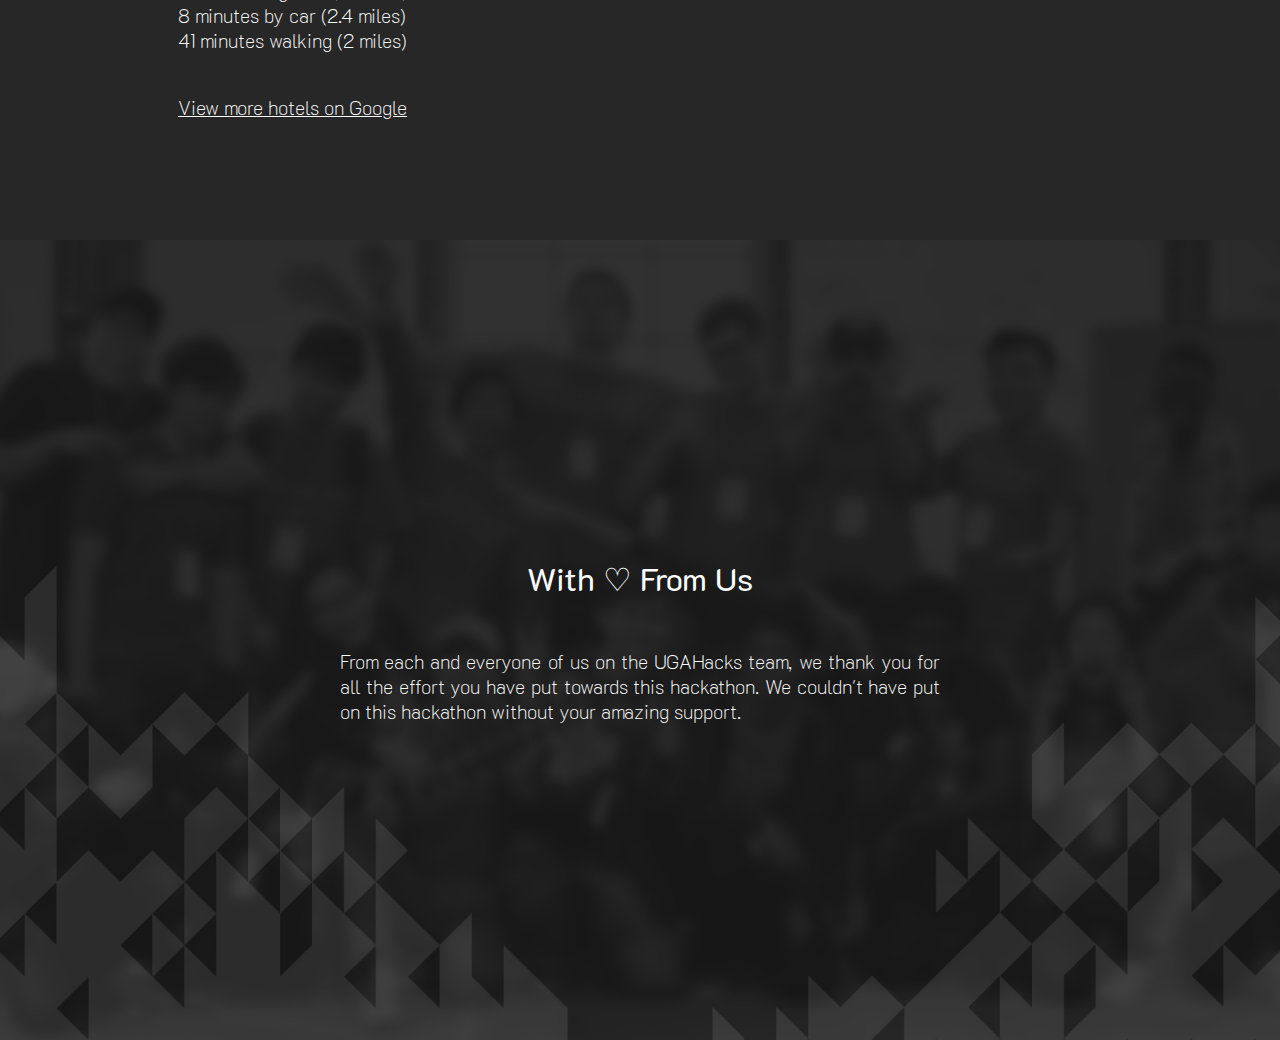
==== commit 48119160: "change mentor/ sponsor page schedule and added volunteer page" ====
--- a/mentors.html
+++ b/mentors.html
@@ -41,8 +41,8 @@
 	<div id="main">
 		<div>
 			<div>
-				<h1>UGAHacks 4</h1>
-				<img src="./img/logonotext.svg" />
+				<img src="./img/UGAHacks_PWC.png"/>
+				<br>
 				<h1>Mentor Handbook</h1>
 				<br/>
 				<br/>
@@ -71,12 +71,12 @@
 					<p>You can view the full weekend schedule on our
 						<a href="https://ugahacks.com/#schedule">main website.</a></p>
 					<br/>
-					<h2><u>3:20 PM - UGAHacks move in</u></h2>
+					<h2 class= 'h2-italics'>3:20 PM - UGAHacks move in</h2>
 					<p>Organizers and volunteers will begin moving supplies into Lamar Dodd. 
 					If you are interested in helping us setup, please feel free to come during
 					this time</p>
 					<br/>
-					<h2><u>5:00 PM - Check in opens</u></h2>
+					<h2 class= 'h2-italics'>5:00 PM - Check in opens</h2>
 					<p>Check in for participants opens. Participants will spend this 
 						time up until the opening ceremony moving their belongings in and 
 						getting situated. You will also receive a badge during this time. 
@@ -84,31 +84,28 @@
 						help desk to get your badge. 
 					</p>
 					<br/>
-					<h2><u>6:30 PM - Opening Ceremony</u></h2>
+					<h2 class= 'h2-italics'>6:30 PM - Opening Ceremony</h2>
 					<p>If possible, please be present at the opening ceremony. We would like to
 						introduce all of our mentors to hackers so they can get to know you better.
 						Seats will be reserved in the first and second row for sponsors and mentors.
 					</p>
 					<br/>
-					<h2><u>7:15 PM - Dinner</u></h2>
+					<h2 class= 'h2-italics'>7:15 PM - Dinner</h2>
 					<p>Dinner will be served to participants after the opening ceremony or at 
 						7:15 PM, whichever is later. Mentors will have an opportunity to get 
 						their food before the lines begin. Please see the help desk for
 						on site information about dinner.
 					</p>
 					<br/>
-					<h1>Opening Ceremony Schedule - NOT FINALIZED</h1>
+					<h1>Opening Ceremony Schedule</h1>
 					<br/>
 					<p>6:30 PM - Intro video plays</p>
-					<p>6:35 PM - UGAHacks welcome speech - Jin</p>
-					<p>6:37 PM - UGA Professor talk 
+					<p>6:35 PM - Welcome Speech with Jin</p>
+					<p>6:37 PM - UGA Professor Speech</p>
 					<p>6:40 PM - Welcome to MLH</p>
 					<p>6:50 PM - PWC</p>
-					<p>6:55 PM - UL</p>
-					<p>7:00 PM - HPCC</p>
-					<p>7:05 PM - State Farm</p>
-					<p>7:10 PM - ACM</p>
-					<p>7:15 PM - Annouce that hacking begins</p>
+					<p>6:55 PM - Fiserv</p>
+					<p>7:00 PM - Hacking Begins</p>
 				</div>
 				<div class="decor">
 					<img src="img/prep.png" />
--- a/css/style.css
+++ b/css/style.css
@@ -44,6 +44,10 @@
     font-weight: normal;
 }
 
+.h2-italics{
+    font-style: italic;
+}
+
 h4 {
     font-size: 2em;
     letter-spacing: 5px;
@@ -60,7 +64,25 @@
     font-weight: lighter;
 }
 
+footer {
+    margin: 30px 0;
+    text-align: center;
+    font-size: 2em;
+}
+
+footer a {
+    text-decoration: none;
+}
+
+footer a:hover {
+    color: black;
+}
+
 /* Classes */
+
+.content {
+    display: none;
+}
 
 .box {
     margin: 120px 0;
@@ -165,24 +187,24 @@
     margin-top: -100px;
 }
 
-#main > div > div > *:nth-child(1) {
+/* #main > div > div > *:nth-child(1) {
     margin-left: 7vw;
-}
+} */
 
 #main > div > div > * {
-    margin: 0 1em;
     display: inline-block;
     vertical-align: middle;
 }
 
 #main img {
-    min-width: 150px;
-    width: 15%;
-    max-width: 250px;
+    min-width: 100px;
+    width: 80%;
+    max-width: 768px;
+    margin-bottom: 50px;
 }
 
 #main h1 {
-    font-size: 3vw;
+    font-size: 1.8vw;
 }
 
 #main .btn {
@@ -194,25 +216,57 @@
     margin: 0 auto;
 }
 
-#about, #friday-prep {
+#about, #overview,
+#friday-prep {
     background-image: url("../img/UGAH4-BG2.jpg");
 }
 
-#challenges, #online {
+#challenges,
+#online {
     background-image: url("../img/UGAH4-BG3.jpg");
 }
 
-#schedule, #onsite {
+#schedule {
+    display: grid;
+    text-align: center;
+}
+
+#schedule,
+#onsite {
     background-image: url("../img/UGAH4-BG4.jpg");
 }
 
+#schedule .table-wrapper {
+    display: flex;
+    /* justify-content: space-between; */
+    justify-content: center;
+    flex-wrap: wrap;
+}
+
+#schedule table {
+    width: 300px;
+    padding: 20px 10px;
+    margin: 0 auto;
+}
+
 #schedule tr {
-    line-height: 2em;
-}
-
-#schedule tr > td:nth-of-type(1) {
+    line-height: 1.25em;
+    text-align: left; /*maybe center is better*/
+}
+
+#schedule tr > th {
+    padding: 1em 0;
+    text-align: center;
+}
+
+#schedule tr > td:first-of-type {
+    padding-right: 20px;
     text-align: right;
-    padding-right: 50px;
+    font-weight: bold;
+}
+
+#schedule tr > td {
+    padding: 10px 0;
 }
 
 /* adding Timeline - like UGAHACKS3*/
@@ -253,11 +307,13 @@
 h6 - for subject*/
 /*End of adding Timeline - like UGAHACKS3*/
 
-#registration, #workshops {
+#registration, #responsibilities,
+#workshops {
     background-image: url("../img/UGAH4-BG5.jpg");
 }
 
-#faq, #hotels {
+#faq, #rules,
+#hotels {
     background-image: url("../img/UGAH4-BG6.jpg");
 }
 
@@ -275,6 +331,7 @@
 }
 
 #sponsors {
+    display: grid;
     background: linear-gradient(
             to bottom,
             rgba(40, 40, 40, 1) 0%,
@@ -296,16 +353,24 @@
     font-weight: normal;
 }
 
+#sponsors .box {
+    margin: 0;
+}
+
+#sponsors .boxhead {
+    margin-top: 90px;
+}
+
 .sponsorlogos {
     align-items: center;
     display: flex;
-    margin-top: 2em;
     justify-content: center;
     justify-content: space-evenly;
 }
 
 .sponsorlogos img {
     max-width: 120px;
+    padding: 20px;
 }
 
 .partnerlogos {
@@ -318,6 +383,16 @@
     max-height: 60px;
 }
 
+.footer {
+    left: 0;
+    bottom: 0;
+    width: 100%;
+    text-align: center;
+    padding-top: 0.5em;
+    padding-bottom: 0.5em;
+    background-color: #e4464a;
+}
+
 @media (max-width: 768px), (orientation: portrait) {
     html {
         font-size: 80%;
@@ -355,21 +430,22 @@
         margin: 1em auto;
         display: block;
     }
-    #main > div > div > *:nth-child(1) {
-        margin-left: 0;
-    }
     #main h1 {
         font-size: 2em;
     }
     #main .btn {
         bottom: 12%;
     }
-    #ulred,
-    #pwcready {
-        max-width: 100px;
-        max-height: 100px;
+    .sponsorlogos {
+        display: flex;
+        flex-direction: column;
     }
     #parking-map {
-        max-height:35vh;
-    }
-}
+        max-height: 35vh;
+    }
+    /* .table-wrapper {
+        display: flex;
+        flex-direction: column;
+        align-items: center;
+    } */
+}
